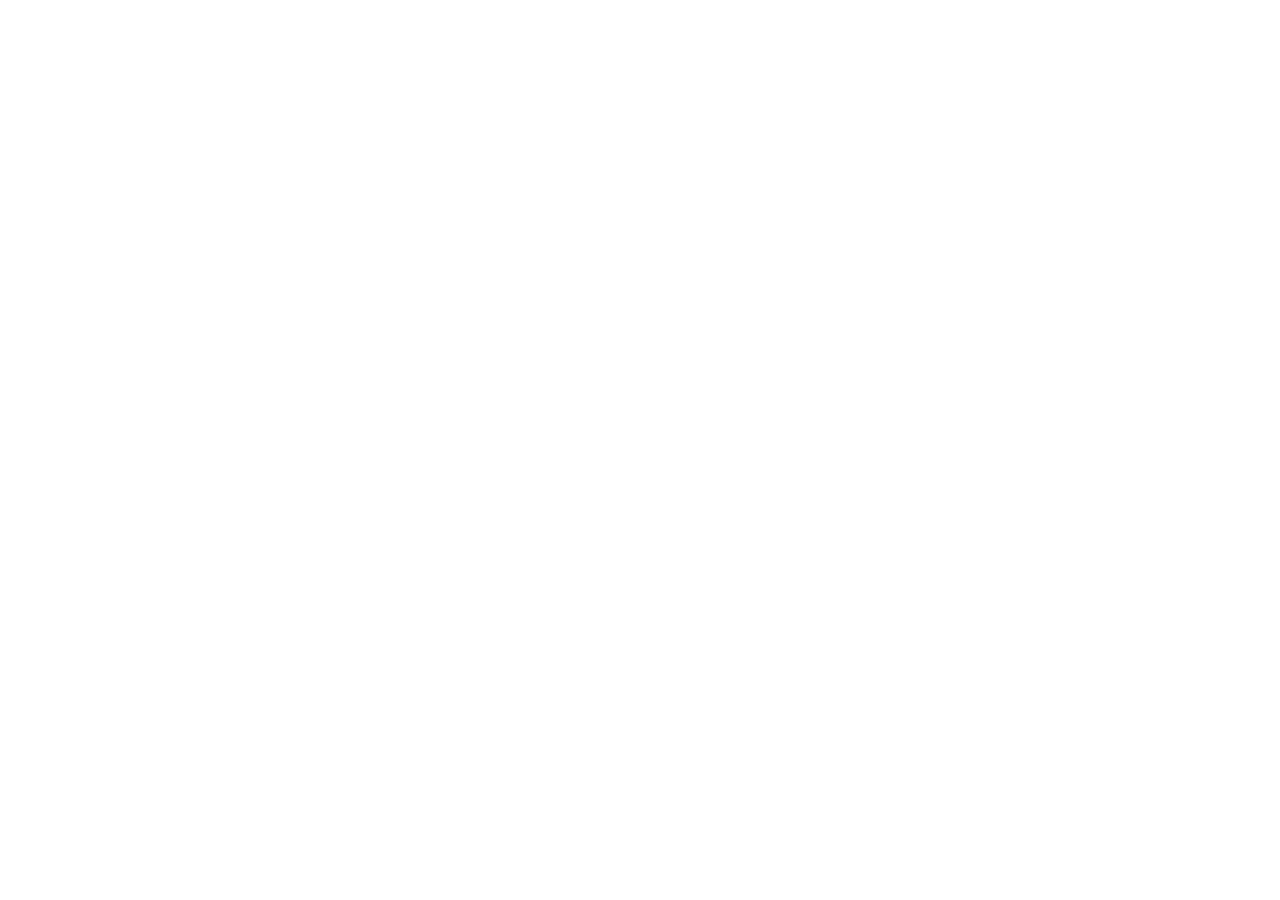
==== LittlePaw/web/index.html @ 8bc1a348 "Add LittlePaw Flutter app as a box rebuild baseline. Place the iOS, Android, and Web project under L" ====
<!DOCTYPE html>
<html>
<head>
  <!--
    If you are serving your web app in a path other than the root, change the
    href value below to reflect the base path you are serving from.

    The path provided below has to start and end with a slash "/" in order for
    it to work correctly.

    For more details:
    * https://developer.mozilla.org/en-US/docs/Web/HTML/Element/base

    This is a placeholder for base href that will be replaced by the value of
    the `--base-href` argument provided to `flutter build`.
  -->
  <base href="$FLUTTER_BASE_HREF">

  <meta charset="UTF-8">
  <meta content="IE=Edge" http-equiv="X-UA-Compatible">
  <meta name="description" content="A new Flutter project.">

  <!-- iOS meta tags & icons -->
  <meta name="mobile-web-app-capable" content="yes">
  <meta name="apple-mobile-web-app-status-bar-style" content="black">
  <meta name="apple-mobile-web-app-title" content="little_paw">
  <link rel="apple-touch-icon" href="icons/Icon-192.png">

  <!-- Favicon -->
  <link rel="icon" type="image/png" href="favicon.png"/>

  <title>little_paw</title>
  <link rel="manifest" href="manifest.json">
</head>
<body>
  <!--
    You can customize the "flutter_bootstrap.js" script.
    This is useful to provide a custom configuration to the Flutter loader
    or to give the user feedback during the initialization process.

    For more details:
    * https://docs.flutter.dev/platform-integration/web/initialization
  -->
  <script src="flutter_bootstrap.js" async></script>
</body>
</html>
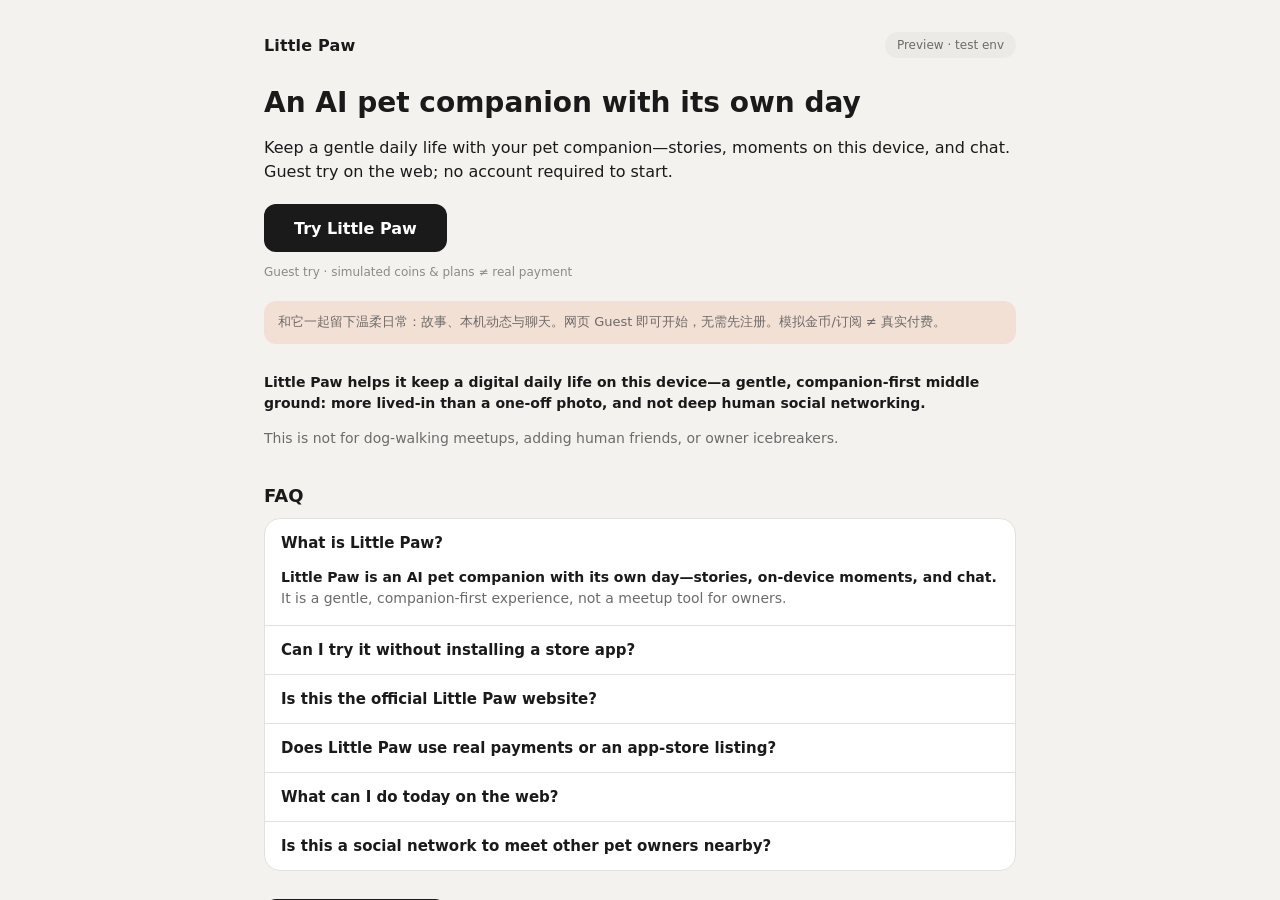
==== commit 92a6cb4b: "release: Little Paw ux-hotfix-web-v0.20 (F1–F3) Co-authored-by: lsq5507-art <lsq5507-art@users.norep" ====
--- a/LittlePaw/web/index.html
+++ b/LittlePaw/web/index.html
@@ -1,5 +1,5 @@
 <!DOCTYPE html>
-<html>
+<html lang="en">
 <head>
   <!--
     If you are serving your web app in a path other than the root, change the
@@ -18,21 +18,267 @@
 
   <meta charset="UTF-8">
   <meta content="IE=Edge" http-equiv="X-UA-Compatible">
-  <meta name="description" content="A new Flutter project.">
+  <meta name="viewport" content="width=device-width, initial-scale=1">
+  <meta name="description" content="An AI pet companion with daily stories, on-device moments, and chat—try as a guest on the web. Simulated in-app economy; not a store purchase.">
+  <meta name="lp-build" content="ux-hotfix-web-v0.20">
+  <script>
+    /* LP-DEV-20: dual-domain same hotfix stamp; E01 experiment still host-gated in Dart */
+    (function () {
+      try {
+        var meta = document.querySelector('meta[name="lp-build"]');
+        if (!meta) return;
+        meta.setAttribute('content', 'ux-hotfix-web-v0.20');
+      } catch (e) {}
+    })();
+  </script>
+
+  <link rel="canonical" href="https://little-paw-prod.web.app/">
+  <meta property="og:title" content="Little Paw — AI pet companion with its own day">
+  <meta property="og:description" content="An AI pet companion with daily stories, on-device moments, and chat—try as a guest on the web. Simulated in-app economy; not a store purchase.">
+  <meta property="og:url" content="https://little-paw-prod.web.app/">
+  <meta property="og:type" content="website">
 
   <!-- iOS meta tags & icons -->
   <meta name="mobile-web-app-capable" content="yes">
   <meta name="apple-mobile-web-app-status-bar-style" content="black">
-  <meta name="apple-mobile-web-app-title" content="little_paw">
+  <meta name="apple-mobile-web-app-title" content="Little Paw">
   <link rel="apple-touch-icon" href="icons/Icon-192.png">
 
   <!-- Favicon -->
   <link rel="icon" type="image/png" href="favicon.png"/>
 
-  <title>little_paw</title>
+  <title>Little Paw — AI pet companion with its own day</title>
   <link rel="manifest" href="manifest.json">
+  <style>
+    html, body { margin: 0; padding: 0; background: #F4F2EF; }
+    #seo-landing {
+      position: fixed;
+      inset: 0;
+      z-index: 9999;
+      overflow: auto;
+      background: #F4F2EF;
+      color: #1A1A1A;
+      font-family: system-ui, -apple-system, BlinkMacSystemFont, "Segoe UI", Roboto, "PingFang SC", "Noto Sans SC", sans-serif;
+      -webkit-font-smoothing: antialiased;
+    }
+    #seo-landing .lp-wrap {
+      max-width: 800px;
+      margin: 0 auto;
+      padding: 24px 16px 48px;
+      box-sizing: border-box;
+    }
+    @media (min-width: 768px) {
+      #seo-landing .lp-wrap { padding: 32px 24px 64px; }
+    }
+    #seo-landing .lp-top {
+      display: flex;
+      align-items: center;
+      justify-content: space-between;
+      gap: 12px;
+      margin-bottom: 28px;
+    }
+    #seo-landing .lp-brand {
+      font-weight: 700;
+      font-size: 16px;
+      letter-spacing: 0.01em;
+    }
+    #seo-landing .lp-pill {
+      font-size: 12px;
+      color: #6B6B6B;
+      background: #ECEAE6;
+      border-radius: 999px;
+      padding: 6px 12px;
+      white-space: nowrap;
+    }
+    #seo-landing h1 {
+      font-size: 28px;
+      line-height: 1.22;
+      font-weight: 700;
+      margin: 0 0 16px;
+      color: #1A1A1A;
+    }
+    @media (max-width: 480px) {
+      #seo-landing h1 { font-size: 24px; }
+    }
+    #seo-landing .lp-value {
+      font-size: 16px;
+      line-height: 1.5;
+      color: #1A1A1A;
+      margin: 0 0 20px;
+      font-weight: 400;
+    }
+    #seo-landing .lp-cta {
+      display: inline-flex;
+      align-items: center;
+      justify-content: center;
+      min-height: 48px;
+      min-width: 44px;
+      padding: 12px 28px;
+      background: #1A1A1A;
+      color: #FFFFFF !important;
+      text-decoration: none;
+      border-radius: 12px;
+      font-size: 16px;
+      font-weight: 600;
+      box-sizing: border-box;
+      border: 2px solid transparent;
+    }
+    #seo-landing .lp-cta:focus-visible {
+      outline: none;
+      border-color: #1A1A1A;
+      box-shadow: 0 0 0 2px #F4F2EF, 0 0 0 4px #1A1A1A;
+    }
+    #seo-landing .lp-cta:hover { filter: brightness(1.08); }
+    #seo-landing .lp-cta:active { filter: brightness(0.92); }
+    #seo-landing .lp-legal {
+      margin: 12px 0 0;
+      font-size: 12px;
+      color: #8A8A8A;
+      line-height: 1.4;
+    }
+    #seo-landing .lp-zh {
+      margin: 20px 0 0;
+      padding: 12px 14px;
+      background: #F3E0D4;
+      border-radius: 12px;
+      font-size: 13px;
+      color: #6B6B6B;
+      line-height: 1.45;
+    }
+    #seo-landing .lp-about {
+      margin: 28px 0 0;
+      font-size: 14px;
+      color: #6B6B6B;
+      line-height: 1.5;
+    }
+    #seo-landing .lp-about strong { color: #1A1A1A; font-weight: 600; }
+    #seo-landing h2 {
+      font-size: 18px;
+      font-weight: 700;
+      margin: 36px 0 12px;
+      color: #1A1A1A;
+    }
+    #seo-landing .lp-faq {
+      border-top: 1px solid #E4E1DC;
+      background: #FFFFFF;
+      border-radius: 16px;
+      overflow: hidden;
+      border: 1px solid #E4E1DC;
+    }
+    #seo-landing details {
+      border-bottom: 1px solid #E4E1DC;
+    }
+    #seo-landing details:last-child { border-bottom: none; }
+    #seo-landing summary {
+      list-style: none;
+      cursor: pointer;
+      min-height: 48px;
+      display: flex;
+      align-items: center;
+      padding: 12px 16px;
+      font-size: 15px;
+      font-weight: 600;
+      color: #1A1A1A;
+      box-sizing: border-box;
+    }
+    #seo-landing summary::-webkit-details-marker { display: none; }
+    #seo-landing .lp-ans {
+      padding: 0 16px 16px;
+      font-size: 14px;
+      line-height: 1.5;
+      color: #6B6B6B;
+    }
+    #seo-landing .lp-ans .lp-lead {
+      color: #1A1A1A;
+      font-weight: 600;
+    }
+    #seo-landing .lp-cta-bottom { margin-top: 28px; }
+    #seo-landing footer {
+      margin-top: 40px;
+      padding-top: 16px;
+      border-top: 1px solid #E4E1DC;
+      font-size: 12px;
+      color: #8A8A8A;
+      line-height: 1.5;
+    }
+    #seo-landing footer .lp-zh-foot { margin-top: 4px; }
+  </style>
 </head>
 <body>
+  <div id="seo-landing" role="main">
+    <div class="lp-wrap">
+      <div class="lp-top">
+        <div class="lp-brand">Little Paw</div>
+        <span class="lp-pill">Preview · test env</span>
+      </div>
+
+      <h1>An AI pet companion with its own day</h1>
+      <p class="lp-value">Keep a gentle daily life with your pet companion—stories, moments on this device, and chat. Guest try on the web; no account required to start.</p>
+
+      <a class="lp-cta" id="seo-cta" href="/?app=1" aria-label="Try Little Paw · 开始试用">Try Little Paw</a>
+      <p class="lp-legal">Guest try · simulated coins &amp; plans ≠ real payment</p>
+
+      <div class="lp-zh" lang="zh-Hans">
+        和它一起留下温柔日常：故事、本机动态与聊天。网页 Guest 即可开始，无需先注册。模拟金币/订阅 ≠ 真实付费。
+      </div>
+
+      <div class="lp-about">
+        <p><strong>Little Paw helps it keep a digital daily life on this device—a gentle, companion-first middle ground: more lived-in than a one-off photo, and not deep human social networking.</strong></p>
+        <p>This is not for dog-walking meetups, adding human friends, or owner icebreakers.</p>
+      </div>
+
+      <h2>FAQ</h2>
+      <div class="lp-faq">
+        <details open>
+          <summary>What is Little Paw?</summary>
+          <div class="lp-ans"><span class="lp-lead">Little Paw is an AI pet companion with its own day—stories, on-device moments, and chat.</span> It is a gentle, companion-first experience, not a meetup tool for owners.</div>
+        </details>
+        <details>
+          <summary>Can I try it without installing a store app?</summary>
+          <div class="lp-ans"><span class="lp-lead">Yes—you can try as a guest on the web.</span> Tap <strong>Try Little Paw</strong> to enter the current web experience on this preview host.</div>
+        </details>
+        <details>
+          <summary>Is this the official Little Paw website?</summary>
+          <div class="lp-ans"><span class="lp-lead">No. This host is a preview / test environment, not the official brand site.</span> We have not claimed a purchased custom domain such as littlepaw.pet here.</div>
+        </details>
+        <details>
+          <summary>Does Little Paw use real payments or an app-store listing?</summary>
+          <div class="lp-ans"><span class="lp-lead">No real store purchase or paid IAP in this preview.</span> Coins and subscription shells you may see are <strong>simulated</strong> for product testing and do not charge a real payment method.</div>
+        </details>
+        <details>
+          <summary>What can I do today on the web?</summary>
+          <div class="lp-ans"><span class="lp-lead">You can explore companion stories, on-device pet moments (including adding a real photo into its circle), chat, profile/about/legal entries, and simulated daily tasks or coins—labeled as simulation.</span> Features not listed here are not claimed as shipped.</div>
+        </details>
+        <details>
+          <summary>Is this a social network to meet other pet owners nearby?</summary>
+          <div class="lp-ans"><span class="lp-lead">No—Little Paw is not for owner meetups, adding human friends, or location-based matching.</span> It keeps a companion-first digital daily life on this device.</div>
+        </details>
+      </div>
+
+      <div class="lp-cta-bottom">
+        <a class="lp-cta" href="/?app=1" aria-label="Try Little Paw · 开始试用">Try Little Paw</a>
+      </div>
+
+      <footer>
+        <div>Preview / test environment · not the official brand site</div>
+        <div class="lp-zh-foot" lang="zh-Hans">预览 / 测试环境 · 非正式品牌站</div>
+      </footer>
+    </div>
+  </div>
+
+  <script>
+    (function () {
+      try {
+        var q = new URLSearchParams(window.location.search);
+        var path = (window.location.pathname || '/').replace(/\/+$/, '') || '/';
+        if (q.get('app') === '1' || q.get('app') === 'true' || path === '/app') {
+          var el = document.getElementById('seo-landing');
+          if (el) el.remove();
+        }
+      } catch (e) {}
+    })();
+  </script>
+
   <!--
     You can customize the "flutter_bootstrap.js" script.
     This is useful to provide a custom configuration to the Flutter loader
